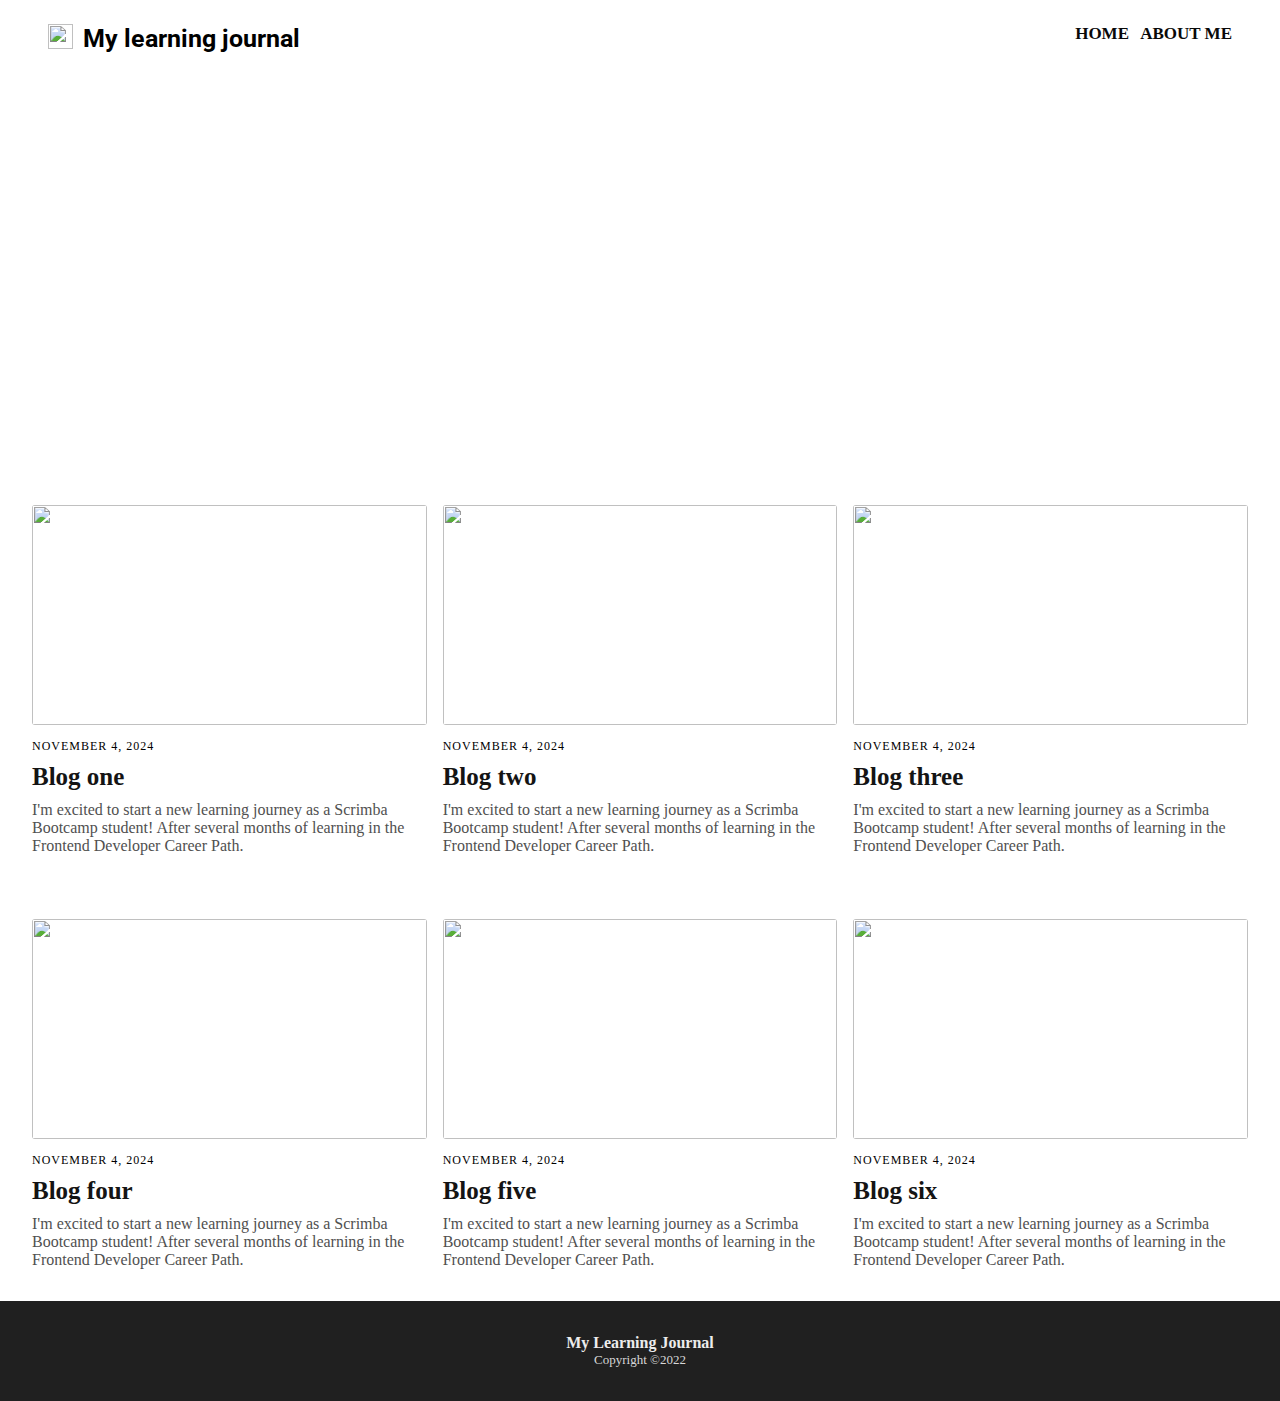
==== index.html @ 413bba0a "Add files via upload" ====
<!DOCTYPE html>
<html lang="en">
<head>
  <meta charset="UTF-8">
  <meta name="viewport" content="width=device-width, initial-scale=1.0">

  <!-- GOOGLE FONT -->
  <link href="https://fonts.googleapis.com/css2?family=Roboto:ital,wght@0,100;0,300;0,400;0,500;0,700;0,900;1,100;1,300;1,400;1,500;1,700;1,900&display=swap" rel="stylesheet">
  <link href="https://fonts.googleapis.com/css2?family=Roboto:ital,wght@0,100;0,300;0,400;0,500;0,700;0,900;1,100;1,300;1,400;1,500;1,700;1,900&family=Source+Sans+3:ital,wght@0,200..900;1,200..900&display=swap" rel="stylesheet">

  <!-- CSS  -->
  <link rel="stylesheet" href="./index.css">
  <title>Learning Journal</title>
</head>
<body>
  <header class="site-header">
      <div class="logo-header">
        <img class="logo" src="./Pictures/journal-logo.png" alt="">
        <h1>My learning journal</h1>
      </div>

      <nav>
        <ul>
          <li><a href="./index.html">HOME</a></li>
          <li><a href="./about-me.html">ABOUT ME</a></li>
        </ul>
      </nav>
  </header>

  
      <a href="./introduction.html" class="article-a">
        <article class="article-container">
            <div class="articles">
              <p class="date">November 4, 2024</p>
              <h2>My new journey as a bootcamp student.</h2>
              <p>After several months of learning in the Frontend Developer Career Path, I've made the big jump over to the Bootcamp to get expert code reviews of my Solo Projects projects and meet like-minded peers.</p>
            </div>
        </article>
      </a>

      <main>
          <section class="section-container">
              <img class="section-img" src="./Pictures/second-mobile-img.png" alt="">
              <p class="date">November 4, 2024</p>

              <h3>Blog one</h3>
              <p>I'm excited to start a new learning journey as a Scrimba Bootcamp student! After several months of learning in the Frontend Developer Career Path.</p>
          </section>

          <section class="section-container">
            <img class="section-img" src="./Pictures/third-mobile-img.png" alt="">
            <p class="date">November 4, 2024</p>

            <h3>Blog two</h3>
            <p>I'm excited to start a new learning journey as a Scrimba Bootcamp student! After several months of learning in the Frontend Developer Career Path.</p>
        </section>

        <section class="section-container">
          <img class="section-img" src="./Pictures/fourth-mobille-img.png" alt="">
          <p class="date">November 4, 2024</p>

          <h3>Blog three</h3>
          <p>I'm excited to start a new learning journey as a Scrimba Bootcamp student! After several months of learning in the Frontend Developer Career Path.</p>
      </section>

      <section class="section-container display">
        <img class="section-img" src="./Pictures/fourth-desktop-img.png" alt="">
        <p class="date">November 4, 2024</p>

        <h3>Blog four</h3>
        <p>I'm excited to start a new learning journey as a Scrimba Bootcamp student! After several months of learning in the Frontend Developer Career Path.</p>
    </section>

    
    <section class="section-container display">
      <img class="section-img" src="./Pictures/fifth-desktop-img.png" alt="">
      <p class="date">November 4, 2024</p>

      <h3>Blog five</h3>
      <p>I'm excited to start a new learning journey as a Scrimba Bootcamp student! After several months of learning in the Frontend Developer Career Path.</p>
  </section>

  
  <section class="section-container display">
    <img class="section-img" src="./Pictures/third-desktop-img.png" alt="">
    <p class="date">November 4, 2024</p>

    <h3>Blog six</h3>
    <p>I'm excited to start a new learning journey as a Scrimba Bootcamp student! After several months of learning in the Frontend Developer Career Path.</p>
</section>

      <section class="section-container more">
        <h3 id="view-more" href="#">View More</h3>
      </section>
    </main>
    <footer>
      <h4>My Learning Journal</h4>
			<p>Copyright ©2022</p>
		</footer>
    <script src="./index.js"></script>
</body>
</html>
---- index.css ----
* {
  margin: 0;
  padding: 0;
  box-sizing: border-box;
}

@font-face {
  font-family: 'Source Sans Pro';
  src: url(./fonts/source-sans-pro.regular.ttf);
}


@font-face {
  font-family: 'Source Sans Pro';
  src: url(./fonts/source-sans-pro.black.ttf);
  font-weight: bold;
}

.site-header, .logo-header {
  display: flex;
}

/* HEADER */

.site-header {
  padding: 1.5em 1rem;
  justify-content: space-between;
}

.logo-header h1 {
  font-family: "Roboto", sans-serif;
  font-weight: 700;
  font-size: 16px;
  margin-left: 5px;
}

.logo {
  width: 23px;
  height: 23px;
}

a {
  text-decoration: none;
  color: #090909;
}

nav ul {
  display: flex;
  gap: 0.7rem;
  list-style: none;
  font-size: 12px;
  font-family: 'Source Sans Pro';
  font-weight: 600;
}

/* MAIN */

.article-container {
  background: url(./Pictures/mobile-main-img.png);
  font-family: 'Source Sans Pro';
  background-size: cover;
  background-repeat: no-repeat;
  background-position: bottom;
  color: #FFFFFF;
  padding: 5rem 1rem 1rem;
}

.article-container .date {
  font-size: 12px;
  font-weight: 400;
  margin-bottom: 10px;
  text-transform: uppercase;
  letter-spacing: 1px;
}

.article-container h2 {
  font-size: 32px;
  font-weight: bold;
  margin-bottom: 10px;
}

.article-container p {
  font-size: 16px;
  font-weight: 400;
}

/* SECTION */

.section-img {
  width: 100%;
  height: 220px;
  object-fit: cover;
  border-radius: 3px;
}

.section-container {
  /* border: 1px solid red; */
  padding: 35px 20px 10px;
  font-family: 'Source Sans Pro';
}

.section-container .date {
  font-size: 12px;
  font-weight: 400;
  text-transform: uppercase;
  margin: 10px 0 9px;
  color: #000000;
  letter-spacing: 1px;
}

.section-container h3 {
  font-size: 25px;
  font-weight: 900;
  color: #141414;
  margin-bottom: 10px;
}

.section-container p {
  font-size: 16px;
  font-weight: 400;
  color: #505050;
}

.more {
  text-align: center;
  padding: 1rem 0 2rem;
}

.more h3 {
  text-decoration: underline;
  font-size: 20px;
  font-weight: 700;
}

.display {
  display: none;
}


/* FOOTER */

footer {
  display: flex;
  flex-direction: column;
  justify-content: center;
  align-items: center;
  font-family: 'Source Sans Pro';
  height: 100px;
  background-color: #202020;
}

footer h4 {
  color: #ECECEC;
  font-size: 16px;
  font-weight: 700;
}

footer p {
  color: #D7D7D7;
  font-size: 13px;
  font-weight: 400;
}

/*  MEDIA QUERIES */

@media(min-width: 640px) {
  main {
    display: grid;
    grid-template-columns: repeat(3, 1fr);
    padding: 0 1.5rem;
    }
 
  .site-header {
    padding: 1.5rem 3rem;
  }
    
  .logo-header h1 {
    font-size: 25px;
    margin-left: 10px;
  }

  .logo {
    width: 25px;
    height: 25px;
  }

    
  nav ul {
    font-size: 17px;
  }
  
  .article-container {
    background-position: center;
    padding: 15rem 2rem 3rem;
    grid-column: span 3;
  }

  .more {
    grid-column: span 3;
  }

  .section-container {
    padding: 2rem 0.5rem;
    margin: 0 auto;
  }


  .display {
    display: block;
  }
  
  .more {
    display: none;
  }
}
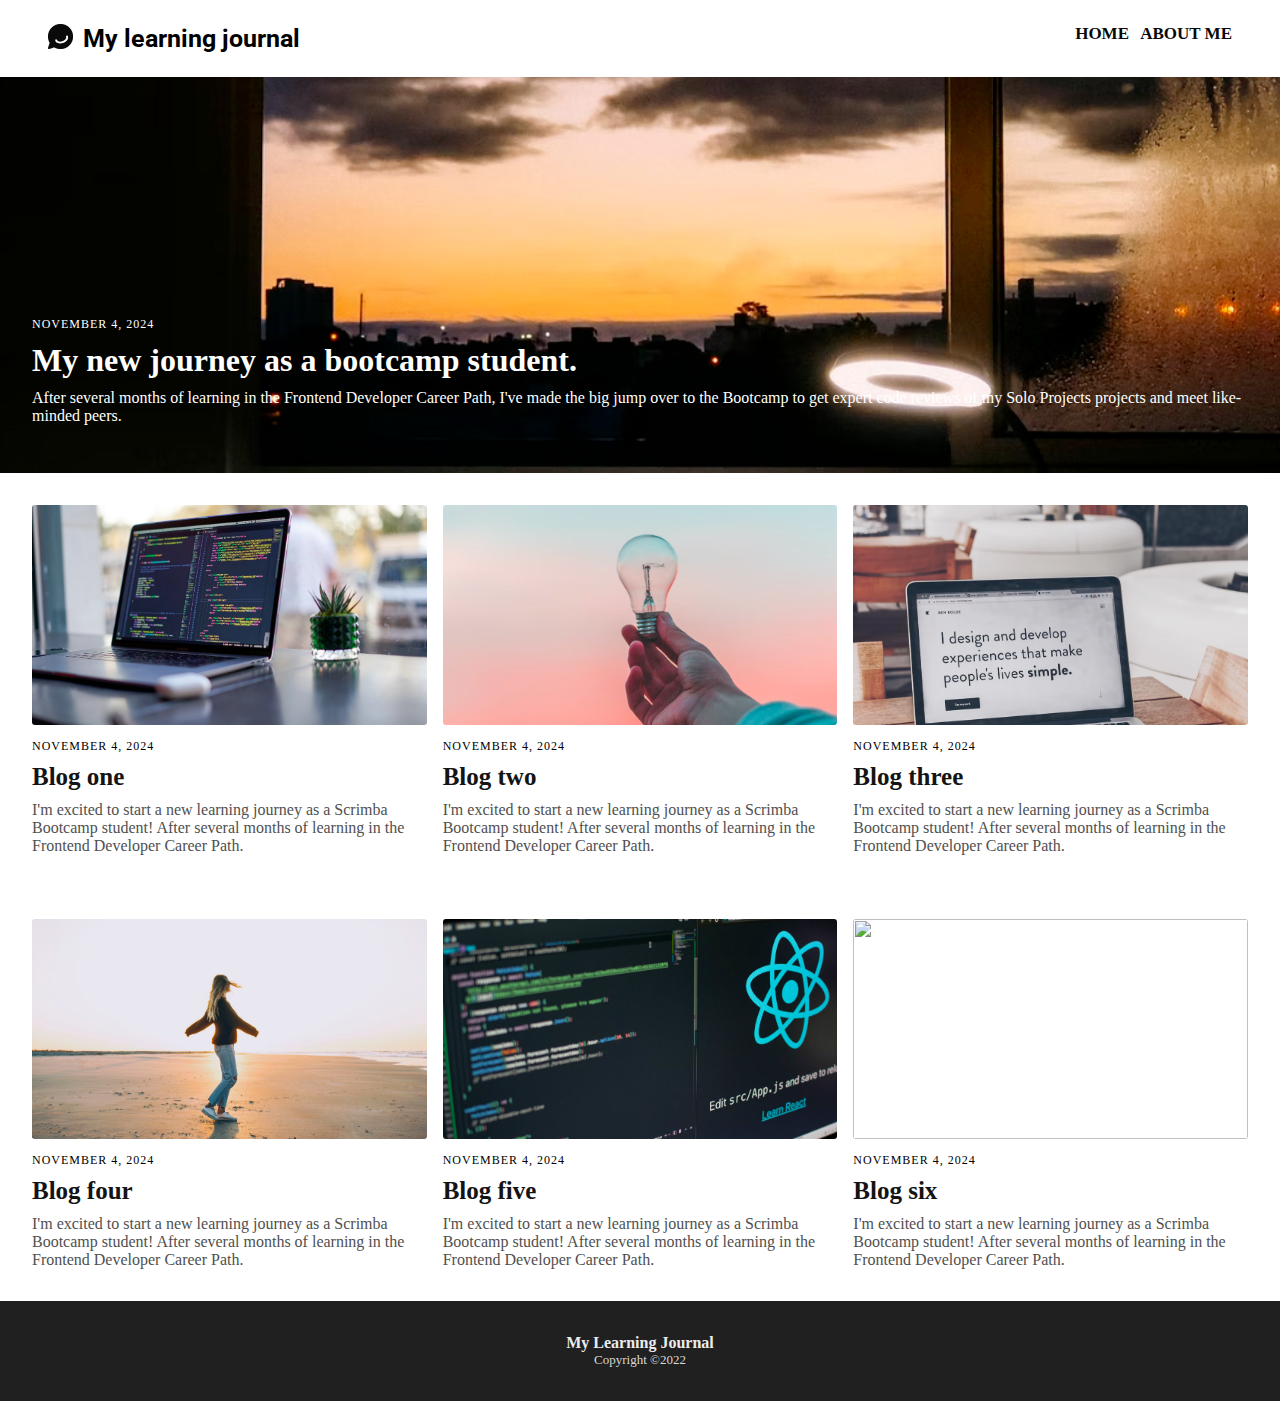
==== commit 5dd8f9f5: "Initial commit" ====
--- a/index.html
+++ b/index.html
@@ -1,102 +1,102 @@
-<!DOCTYPE html>
-<html lang="en">
-<head>
-  <meta charset="UTF-8">
-  <meta name="viewport" content="width=device-width, initial-scale=1.0">
-
-  <!-- GOOGLE FONT -->
-  <link href="https://fonts.googleapis.com/css2?family=Roboto:ital,wght@0,100;0,300;0,400;0,500;0,700;0,900;1,100;1,300;1,400;1,500;1,700;1,900&display=swap" rel="stylesheet">
-  <link href="https://fonts.googleapis.com/css2?family=Roboto:ital,wght@0,100;0,300;0,400;0,500;0,700;0,900;1,100;1,300;1,400;1,500;1,700;1,900&family=Source+Sans+3:ital,wght@0,200..900;1,200..900&display=swap" rel="stylesheet">
-
-  <!-- CSS  -->
-  <link rel="stylesheet" href="./index.css">
-  <title>Learning Journal</title>
-</head>
-<body>
-  <header class="site-header">
-      <div class="logo-header">
-        <img class="logo" src="./Pictures/journal-logo.png" alt="">
-        <h1>My learning journal</h1>
-      </div>
-
-      <nav>
-        <ul>
-          <li><a href="./index.html">HOME</a></li>
-          <li><a href="./about-me.html">ABOUT ME</a></li>
-        </ul>
-      </nav>
-  </header>
-
-  
-      <a href="./introduction.html" class="article-a">
-        <article class="article-container">
-            <div class="articles">
-              <p class="date">November 4, 2024</p>
-              <h2>My new journey as a bootcamp student.</h2>
-              <p>After several months of learning in the Frontend Developer Career Path, I've made the big jump over to the Bootcamp to get expert code reviews of my Solo Projects projects and meet like-minded peers.</p>
-            </div>
-        </article>
-      </a>
-
-      <main>
-          <section class="section-container">
-              <img class="section-img" src="./Pictures/second-mobile-img.png" alt="">
-              <p class="date">November 4, 2024</p>
-
-              <h3>Blog one</h3>
-              <p>I'm excited to start a new learning journey as a Scrimba Bootcamp student! After several months of learning in the Frontend Developer Career Path.</p>
-          </section>
-
-          <section class="section-container">
-            <img class="section-img" src="./Pictures/third-mobile-img.png" alt="">
-            <p class="date">November 4, 2024</p>
-
-            <h3>Blog two</h3>
-            <p>I'm excited to start a new learning journey as a Scrimba Bootcamp student! After several months of learning in the Frontend Developer Career Path.</p>
-        </section>
-
-        <section class="section-container">
-          <img class="section-img" src="./Pictures/fourth-mobille-img.png" alt="">
-          <p class="date">November 4, 2024</p>
-
-          <h3>Blog three</h3>
-          <p>I'm excited to start a new learning journey as a Scrimba Bootcamp student! After several months of learning in the Frontend Developer Career Path.</p>
-      </section>
-
-      <section class="section-container display">
-        <img class="section-img" src="./Pictures/fourth-desktop-img.png" alt="">
-        <p class="date">November 4, 2024</p>
-
-        <h3>Blog four</h3>
-        <p>I'm excited to start a new learning journey as a Scrimba Bootcamp student! After several months of learning in the Frontend Developer Career Path.</p>
-    </section>
-
-    
-    <section class="section-container display">
-      <img class="section-img" src="./Pictures/fifth-desktop-img.png" alt="">
-      <p class="date">November 4, 2024</p>
-
-      <h3>Blog five</h3>
-      <p>I'm excited to start a new learning journey as a Scrimba Bootcamp student! After several months of learning in the Frontend Developer Career Path.</p>
-  </section>
-
-  
-  <section class="section-container display">
-    <img class="section-img" src="./Pictures/third-desktop-img.png" alt="">
-    <p class="date">November 4, 2024</p>
-
-    <h3>Blog six</h3>
-    <p>I'm excited to start a new learning journey as a Scrimba Bootcamp student! After several months of learning in the Frontend Developer Career Path.</p>
-</section>
-
-      <section class="section-container more">
-        <h3 id="view-more" href="#">View More</h3>
-      </section>
-    </main>
-    <footer>
-      <h4>My Learning Journal</h4>
-			<p>Copyright ©2022</p>
-		</footer>
-    <script src="./index.js"></script>
-</body>
+<!DOCTYPE html>
+<html lang="en">
+<head>
+  <meta charset="UTF-8">
+  <meta name="viewport" content="width=device-width, initial-scale=1.0">
+
+  <!-- GOOGLE FONT -->
+  <link href="https://fonts.googleapis.com/css2?family=Roboto:ital,wght@0,100;0,300;0,400;0,500;0,700;0,900;1,100;1,300;1,400;1,500;1,700;1,900&display=swap" rel="stylesheet">
+  <link href="https://fonts.googleapis.com/css2?family=Roboto:ital,wght@0,100;0,300;0,400;0,500;0,700;0,900;1,100;1,300;1,400;1,500;1,700;1,900&family=Source+Sans+3:ital,wght@0,200..900;1,200..900&display=swap" rel="stylesheet">
+
+  <!-- CSS  -->
+  <link rel="stylesheet" href="./index.css">
+  <title>Learning Journal</title>
+</head>
+<body>
+  <header class="site-header">
+      <div class="logo-header">
+        <img class="logo" src="./Pictures/journal-logo.png" alt="">
+        <h1>My learning journal</h1>
+      </div>
+
+      <nav>
+        <ul>
+          <li><a href="./index.html">HOME</a></li>
+          <li><a href="./about-me.html">ABOUT ME</a></li>
+        </ul>
+      </nav>
+  </header>
+
+  
+      <a href="./introduction.html" class="article-a">
+        <article class="article-container">
+            <div class="articles">
+              <p class="date">November 4, 2024</p>
+              <h2>My new journey as a bootcamp student.</h2>
+              <p>After several months of learning in the Frontend Developer Career Path, I've made the big jump over to the Bootcamp to get expert code reviews of my Solo Projects projects and meet like-minded peers.</p>
+            </div>
+        </article>
+      </a>
+
+      <main>
+          <section class="section-container">
+              <img class="section-img" src="./Pictures/second-mobile-img.png" alt="">
+              <p class="date">November 4, 2024</p>
+
+              <h3>Blog one</h3>
+              <p>I'm excited to start a new learning journey as a Scrimba Bootcamp student! After several months of learning in the Frontend Developer Career Path.</p>
+          </section>
+
+          <section class="section-container">
+            <img class="section-img" src="./Pictures/third-mobile-img.png" alt="">
+            <p class="date">November 4, 2024</p>
+
+            <h3>Blog two</h3>
+            <p>I'm excited to start a new learning journey as a Scrimba Bootcamp student! After several months of learning in the Frontend Developer Career Path.</p>
+        </section>
+
+        <section class="section-container">
+          <img class="section-img" src="./Pictures/fourth-mobille-img.png" alt="">
+          <p class="date">November 4, 2024</p>
+
+          <h3>Blog three</h3>
+          <p>I'm excited to start a new learning journey as a Scrimba Bootcamp student! After several months of learning in the Frontend Developer Career Path.</p>
+      </section>
+
+      <section class="section-container display">
+        <img class="section-img" src="./Pictures/fourth-desktop-img.png" alt="">
+        <p class="date">November 4, 2024</p>
+
+        <h3>Blog four</h3>
+        <p>I'm excited to start a new learning journey as a Scrimba Bootcamp student! After several months of learning in the Frontend Developer Career Path.</p>
+    </section>
+
+    
+    <section class="section-container display">
+      <img class="section-img" src="./Pictures/fifth-desktop-img.png" alt="">
+      <p class="date">November 4, 2024</p>
+
+      <h3>Blog five</h3>
+      <p>I'm excited to start a new learning journey as a Scrimba Bootcamp student! After several months of learning in the Frontend Developer Career Path.</p>
+  </section>
+
+  
+  <section class="section-container display">
+    <img class="section-img" src="./Pictures/third-desktop-img.png" alt="">
+    <p class="date">November 4, 2024</p>
+
+    <h3>Blog six</h3>
+    <p>I'm excited to start a new learning journey as a Scrimba Bootcamp student! After several months of learning in the Frontend Developer Career Path.</p>
+</section>
+
+      <section class="section-container more">
+        <h3 id="view-more" href="#">View More</h3>
+      </section>
+    </main>
+    <footer>
+      <h4>My Learning Journal</h4>
+			<p>Copyright ©2022</p>
+		</footer>
+    <script src="./index.js"></script>
+</body>
 </html>--- a/index.css
+++ b/index.css
@@ -1,215 +1,215 @@
-* {
-  margin: 0;
-  padding: 0;
-  box-sizing: border-box;
-}
-
-@font-face {
-  font-family: 'Source Sans Pro';
-  src: url(./fonts/source-sans-pro.regular.ttf);
-}
-
-
-@font-face {
-  font-family: 'Source Sans Pro';
-  src: url(./fonts/source-sans-pro.black.ttf);
-  font-weight: bold;
-}
-
-.site-header, .logo-header {
-  display: flex;
-}
-
-/* HEADER */
-
-.site-header {
-  padding: 1.5em 1rem;
-  justify-content: space-between;
-}
-
-.logo-header h1 {
-  font-family: "Roboto", sans-serif;
-  font-weight: 700;
-  font-size: 16px;
-  margin-left: 5px;
-}
-
-.logo {
-  width: 23px;
-  height: 23px;
-}
-
-a {
-  text-decoration: none;
-  color: #090909;
-}
-
-nav ul {
-  display: flex;
-  gap: 0.7rem;
-  list-style: none;
-  font-size: 12px;
-  font-family: 'Source Sans Pro';
-  font-weight: 600;
-}
-
-/* MAIN */
-
-.article-container {
-  background: url(./Pictures/mobile-main-img.png);
-  font-family: 'Source Sans Pro';
-  background-size: cover;
-  background-repeat: no-repeat;
-  background-position: bottom;
-  color: #FFFFFF;
-  padding: 5rem 1rem 1rem;
-}
-
-.article-container .date {
-  font-size: 12px;
-  font-weight: 400;
-  margin-bottom: 10px;
-  text-transform: uppercase;
-  letter-spacing: 1px;
-}
-
-.article-container h2 {
-  font-size: 32px;
-  font-weight: bold;
-  margin-bottom: 10px;
-}
-
-.article-container p {
-  font-size: 16px;
-  font-weight: 400;
-}
-
-/* SECTION */
-
-.section-img {
-  width: 100%;
-  height: 220px;
-  object-fit: cover;
-  border-radius: 3px;
-}
-
-.section-container {
-  /* border: 1px solid red; */
-  padding: 35px 20px 10px;
-  font-family: 'Source Sans Pro';
-}
-
-.section-container .date {
-  font-size: 12px;
-  font-weight: 400;
-  text-transform: uppercase;
-  margin: 10px 0 9px;
-  color: #000000;
-  letter-spacing: 1px;
-}
-
-.section-container h3 {
-  font-size: 25px;
-  font-weight: 900;
-  color: #141414;
-  margin-bottom: 10px;
-}
-
-.section-container p {
-  font-size: 16px;
-  font-weight: 400;
-  color: #505050;
-}
-
-.more {
-  text-align: center;
-  padding: 1rem 0 2rem;
-}
-
-.more h3 {
-  text-decoration: underline;
-  font-size: 20px;
-  font-weight: 700;
-}
-
-.display {
-  display: none;
-}
-
-
-/* FOOTER */
-
-footer {
-  display: flex;
-  flex-direction: column;
-  justify-content: center;
-  align-items: center;
-  font-family: 'Source Sans Pro';
-  height: 100px;
-  background-color: #202020;
-}
-
-footer h4 {
-  color: #ECECEC;
-  font-size: 16px;
-  font-weight: 700;
-}
-
-footer p {
-  color: #D7D7D7;
-  font-size: 13px;
-  font-weight: 400;
-}
-
-/*  MEDIA QUERIES */
-
-@media(min-width: 640px) {
-  main {
-    display: grid;
-    grid-template-columns: repeat(3, 1fr);
-    padding: 0 1.5rem;
-    }
- 
-  .site-header {
-    padding: 1.5rem 3rem;
-  }
-    
-  .logo-header h1 {
-    font-size: 25px;
-    margin-left: 10px;
-  }
-
-  .logo {
-    width: 25px;
-    height: 25px;
-  }
-
-    
-  nav ul {
-    font-size: 17px;
-  }
-  
-  .article-container {
-    background-position: center;
-    padding: 15rem 2rem 3rem;
-    grid-column: span 3;
-  }
-
-  .more {
-    grid-column: span 3;
-  }
-
-  .section-container {
-    padding: 2rem 0.5rem;
-    margin: 0 auto;
-  }
-
-
-  .display {
-    display: block;
-  }
-  
-  .more {
-    display: none;
-  }
-}
+* {
+  margin: 0;
+  padding: 0;
+  box-sizing: border-box;
+}
+
+@font-face {
+  font-family: 'Source Sans Pro';
+  src: url(./fonts/source-sans-pro.regular.ttf);
+}
+
+
+@font-face {
+  font-family: 'Source Sans Pro';
+  src: url(./fonts/source-sans-pro.black.ttf);
+  font-weight: bold;
+}
+
+.site-header, .logo-header {
+  display: flex;
+}
+
+/* HEADER */
+
+.site-header {
+  padding: 1.5em 1rem;
+  justify-content: space-between;
+}
+
+.logo-header h1 {
+  font-family: "Roboto", sans-serif;
+  font-weight: 700;
+  font-size: 16px;
+  margin-left: 5px;
+}
+
+.logo {
+  width: 23px;
+  height: 23px;
+}
+
+a {
+  text-decoration: none;
+  color: #090909;
+}
+
+nav ul {
+  display: flex;
+  gap: 0.7rem;
+  list-style: none;
+  font-size: 12px;
+  font-family: 'Source Sans Pro';
+  font-weight: 600;
+}
+
+/* MAIN */
+
+.article-container {
+  background: url(./Pictures/mobile-main-img.png);
+  font-family: 'Source Sans Pro';
+  background-size: cover;
+  background-repeat: no-repeat;
+  background-position: bottom;
+  color: #FFFFFF;
+  padding: 5rem 1rem 1rem;
+}
+
+.article-container .date {
+  font-size: 12px;
+  font-weight: 400;
+  margin-bottom: 10px;
+  text-transform: uppercase;
+  letter-spacing: 1px;
+}
+
+.article-container h2 {
+  font-size: 32px;
+  font-weight: bold;
+  margin-bottom: 10px;
+}
+
+.article-container p {
+  font-size: 16px;
+  font-weight: 400;
+}
+
+/* SECTION */
+
+.section-img {
+  width: 100%;
+  height: 220px;
+  object-fit: cover;
+  border-radius: 3px;
+}
+
+.section-container {
+  /* border: 1px solid red; */
+  padding: 35px 20px 10px;
+  font-family: 'Source Sans Pro';
+}
+
+.section-container .date {
+  font-size: 12px;
+  font-weight: 400;
+  text-transform: uppercase;
+  margin: 10px 0 9px;
+  color: #000000;
+  letter-spacing: 1px;
+}
+
+.section-container h3 {
+  font-size: 25px;
+  font-weight: 900;
+  color: #141414;
+  margin-bottom: 10px;
+}
+
+.section-container p {
+  font-size: 16px;
+  font-weight: 400;
+  color: #505050;
+}
+
+.more {
+  text-align: center;
+  padding: 1rem 0 2rem;
+}
+
+.more h3 {
+  text-decoration: underline;
+  font-size: 20px;
+  font-weight: 700;
+}
+
+.display {
+  display: none;
+}
+
+
+/* FOOTER */
+
+footer {
+  display: flex;
+  flex-direction: column;
+  justify-content: center;
+  align-items: center;
+  font-family: 'Source Sans Pro';
+  height: 100px;
+  background-color: #202020;
+}
+
+footer h4 {
+  color: #ECECEC;
+  font-size: 16px;
+  font-weight: 700;
+}
+
+footer p {
+  color: #D7D7D7;
+  font-size: 13px;
+  font-weight: 400;
+}
+
+/*  MEDIA QUERIES */
+
+@media(min-width: 640px) {
+  main {
+    display: grid;
+    grid-template-columns: repeat(3, 1fr);
+    padding: 0 1.5rem;
+    }
+ 
+  .site-header {
+    padding: 1.5rem 3rem;
+  }
+    
+  .logo-header h1 {
+    font-size: 25px;
+    margin-left: 10px;
+  }
+
+  .logo {
+    width: 25px;
+    height: 25px;
+  }
+
+    
+  nav ul {
+    font-size: 17px;
+  }
+  
+  .article-container {
+    background-position: center;
+    padding: 15rem 2rem 3rem;
+    grid-column: span 3;
+  }
+
+  .more {
+    grid-column: span 3;
+  }
+
+  .section-container {
+    padding: 2rem 0.5rem;
+    margin: 0 auto;
+  }
+
+
+  .display {
+    display: block;
+  }
+  
+  .more {
+    display: none;
+  }
+}
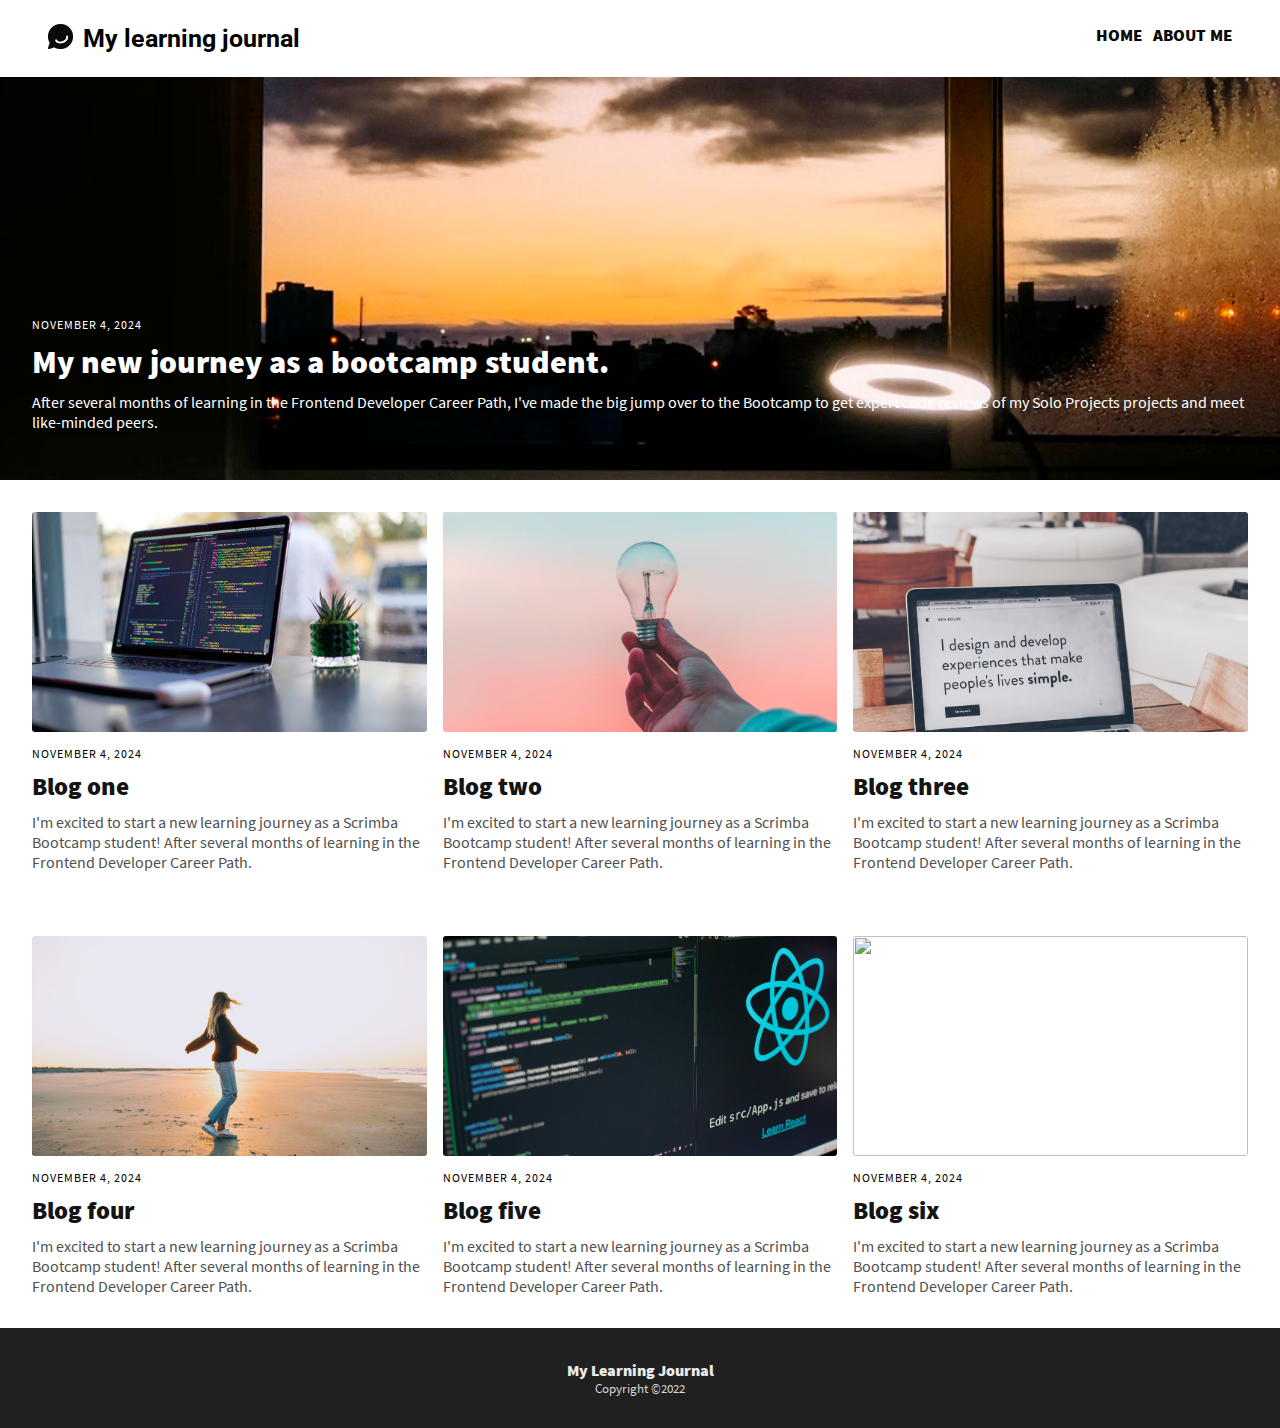
==== commit cee76707: "Update index.html" ====
--- a/index.html
+++ b/index.html
@@ -1,102 +1,102 @@
-<!DOCTYPE html>
-<html lang="en">
-<head>
-  <meta charset="UTF-8">
-  <meta name="viewport" content="width=device-width, initial-scale=1.0">
-
-  <!-- GOOGLE FONT -->
-  <link href="https://fonts.googleapis.com/css2?family=Roboto:ital,wght@0,100;0,300;0,400;0,500;0,700;0,900;1,100;1,300;1,400;1,500;1,700;1,900&display=swap" rel="stylesheet">
-  <link href="https://fonts.googleapis.com/css2?family=Roboto:ital,wght@0,100;0,300;0,400;0,500;0,700;0,900;1,100;1,300;1,400;1,500;1,700;1,900&family=Source+Sans+3:ital,wght@0,200..900;1,200..900&display=swap" rel="stylesheet">
-
-  <!-- CSS  -->
-  <link rel="stylesheet" href="./index.css">
-  <title>Learning Journal</title>
-</head>
-<body>
-  <header class="site-header">
-      <div class="logo-header">
-        <img class="logo" src="./Pictures/journal-logo.png" alt="">
-        <h1>My learning journal</h1>
-      </div>
-
-      <nav>
-        <ul>
-          <li><a href="./index.html">HOME</a></li>
-          <li><a href="./about-me.html">ABOUT ME</a></li>
-        </ul>
-      </nav>
-  </header>
-
-  
-      <a href="./introduction.html" class="article-a">
-        <article class="article-container">
-            <div class="articles">
-              <p class="date">November 4, 2024</p>
-              <h2>My new journey as a bootcamp student.</h2>
-              <p>After several months of learning in the Frontend Developer Career Path, I've made the big jump over to the Bootcamp to get expert code reviews of my Solo Projects projects and meet like-minded peers.</p>
-            </div>
-        </article>
-      </a>
-
-      <main>
-          <section class="section-container">
-              <img class="section-img" src="./Pictures/second-mobile-img.png" alt="">
-              <p class="date">November 4, 2024</p>
-
-              <h3>Blog one</h3>
-              <p>I'm excited to start a new learning journey as a Scrimba Bootcamp student! After several months of learning in the Frontend Developer Career Path.</p>
-          </section>
-
-          <section class="section-container">
-            <img class="section-img" src="./Pictures/third-mobile-img.png" alt="">
-            <p class="date">November 4, 2024</p>
-
-            <h3>Blog two</h3>
-            <p>I'm excited to start a new learning journey as a Scrimba Bootcamp student! After several months of learning in the Frontend Developer Career Path.</p>
-        </section>
-
-        <section class="section-container">
-          <img class="section-img" src="./Pictures/fourth-mobille-img.png" alt="">
-          <p class="date">November 4, 2024</p>
-
-          <h3>Blog three</h3>
-          <p>I'm excited to start a new learning journey as a Scrimba Bootcamp student! After several months of learning in the Frontend Developer Career Path.</p>
-      </section>
-
-      <section class="section-container display">
-        <img class="section-img" src="./Pictures/fourth-desktop-img.png" alt="">
-        <p class="date">November 4, 2024</p>
-
-        <h3>Blog four</h3>
-        <p>I'm excited to start a new learning journey as a Scrimba Bootcamp student! After several months of learning in the Frontend Developer Career Path.</p>
-    </section>
-
-    
-    <section class="section-container display">
-      <img class="section-img" src="./Pictures/fifth-desktop-img.png" alt="">
-      <p class="date">November 4, 2024</p>
-
-      <h3>Blog five</h3>
-      <p>I'm excited to start a new learning journey as a Scrimba Bootcamp student! After several months of learning in the Frontend Developer Career Path.</p>
-  </section>
-
-  
-  <section class="section-container display">
-    <img class="section-img" src="./Pictures/third-desktop-img.png" alt="">
-    <p class="date">November 4, 2024</p>
-
-    <h3>Blog six</h3>
-    <p>I'm excited to start a new learning journey as a Scrimba Bootcamp student! After several months of learning in the Frontend Developer Career Path.</p>
-</section>
-
-      <section class="section-container more">
-        <h3 id="view-more" href="#">View More</h3>
-      </section>
-    </main>
-    <footer>
-      <h4>My Learning Journal</h4>
-			<p>Copyright ©2022</p>
-		</footer>
-    <script src="./index.js"></script>
-</body>
-</html>+<!DOCTYPE html>
+<html lang="en">
+<head>
+  <meta charset="UTF-8">
+  <meta name="viewport" content="width=device-width, initial-scale=1.0">
+
+  <!-- GOOGLE FONT -->
+  <link href="https://fonts.googleapis.com/css2?family=Roboto:ital,wght@0,100;0,300;0,400;0,500;0,700;0,900;1,100;1,300;1,400;1,500;1,700;1,900&display=swap" rel="stylesheet">
+  <link href="https://fonts.googleapis.com/css2?family=Roboto:ital,wght@0,100;0,300;0,400;0,500;0,700;0,900;1,100;1,300;1,400;1,500;1,700;1,900&family=Source+Sans+3:ital,wght@0,200..900;1,200..900&display=swap" rel="stylesheet">
+
+  <!-- CSS  -->
+  <link rel="stylesheet" href="./index.css">
+  <title>Learning Journal</title>
+</head>
+<body>
+  <header class="site-header">
+      <div class="logo-header">
+        <img class="logo" src="./journal-logo.png" alt="">
+        <h1>My learning journal</h1>
+      </div>
+
+      <nav>
+        <ul>
+          <li><a href="./index.html">HOME</a></li>
+          <li><a href="./about-me.html">ABOUT ME</a></li>
+        </ul>
+      </nav>
+  </header>
+
+  
+      <a href="./introduction.html" class="article-a">
+        <article class="article-container">
+            <div class="articles">
+              <p class="date">November 4, 2024</p>
+              <h2>My new journey as a bootcamp student.</h2>
+              <p>After several months of learning in the Frontend Developer Career Path, I've made the big jump over to the Bootcamp to get expert code reviews of my Solo Projects projects and meet like-minded peers.</p>
+            </div>
+        </article>
+      </a>
+
+      <main>
+          <section class="section-container">
+              <img class="section-img" src="./second-mobile-img.png" alt="">
+              <p class="date">November 4, 2024</p>
+
+              <h3>Blog one</h3>
+              <p>I'm excited to start a new learning journey as a Scrimba Bootcamp student! After several months of learning in the Frontend Developer Career Path.</p>
+          </section>
+
+          <section class="section-container">
+            <img class="section-img" src="./third-mobile-img.png" alt="">
+            <p class="date">November 4, 2024</p>
+
+            <h3>Blog two</h3>
+            <p>I'm excited to start a new learning journey as a Scrimba Bootcamp student! After several months of learning in the Frontend Developer Career Path.</p>
+        </section>
+
+        <section class="section-container">
+          <img class="section-img" src="./fourth-mobille-img.png" alt="">
+          <p class="date">November 4, 2024</p>
+
+          <h3>Blog three</h3>
+          <p>I'm excited to start a new learning journey as a Scrimba Bootcamp student! After several months of learning in the Frontend Developer Career Path.</p>
+      </section>
+
+      <section class="section-container display">
+        <img class="section-img" src="./fourth-desktop-img.png" alt="">
+        <p class="date">November 4, 2024</p>
+
+        <h3>Blog four</h3>
+        <p>I'm excited to start a new learning journey as a Scrimba Bootcamp student! After several months of learning in the Frontend Developer Career Path.</p>
+    </section>
+
+    
+    <section class="section-container display">
+      <img class="section-img" src="./fifth-desktop-img.png" alt="">
+      <p class="date">November 4, 2024</p>
+
+      <h3>Blog five</h3>
+      <p>I'm excited to start a new learning journey as a Scrimba Bootcamp student! After several months of learning in the Frontend Developer Career Path.</p>
+  </section>
+
+  
+  <section class="section-container display">
+    <img class="section-img" src="./third-desktop-img.png" alt="">
+    <p class="date">November 4, 2024</p>
+
+    <h3>Blog six</h3>
+    <p>I'm excited to start a new learning journey as a Scrimba Bootcamp student! After several months of learning in the Frontend Developer Career Path.</p>
+</section>
+
+      <section class="section-container more">
+        <h3 id="view-more" href="#">View More</h3>
+      </section>
+    </main>
+    <footer>
+      <h4>My Learning Journal</h4>
+			<p>Copyright ©2022</p>
+		</footer>
+    <script src="./index.js"></script>
+</body>
+</html>
--- a/index.css
+++ b/index.css
@@ -1,215 +1,215 @@
-* {
-  margin: 0;
-  padding: 0;
-  box-sizing: border-box;
-}
-
-@font-face {
-  font-family: 'Source Sans Pro';
-  src: url(./fonts/source-sans-pro.regular.ttf);
-}
-
-
-@font-face {
-  font-family: 'Source Sans Pro';
-  src: url(./fonts/source-sans-pro.black.ttf);
-  font-weight: bold;
-}
-
-.site-header, .logo-header {
-  display: flex;
-}
-
-/* HEADER */
-
-.site-header {
-  padding: 1.5em 1rem;
-  justify-content: space-between;
-}
-
-.logo-header h1 {
-  font-family: "Roboto", sans-serif;
-  font-weight: 700;
-  font-size: 16px;
-  margin-left: 5px;
-}
-
-.logo {
-  width: 23px;
-  height: 23px;
-}
-
-a {
-  text-decoration: none;
-  color: #090909;
-}
-
-nav ul {
-  display: flex;
-  gap: 0.7rem;
-  list-style: none;
-  font-size: 12px;
-  font-family: 'Source Sans Pro';
-  font-weight: 600;
-}
-
-/* MAIN */
-
-.article-container {
-  background: url(./Pictures/mobile-main-img.png);
-  font-family: 'Source Sans Pro';
-  background-size: cover;
-  background-repeat: no-repeat;
-  background-position: bottom;
-  color: #FFFFFF;
-  padding: 5rem 1rem 1rem;
-}
-
-.article-container .date {
-  font-size: 12px;
-  font-weight: 400;
-  margin-bottom: 10px;
-  text-transform: uppercase;
-  letter-spacing: 1px;
-}
-
-.article-container h2 {
-  font-size: 32px;
-  font-weight: bold;
-  margin-bottom: 10px;
-}
-
-.article-container p {
-  font-size: 16px;
-  font-weight: 400;
-}
-
-/* SECTION */
-
-.section-img {
-  width: 100%;
-  height: 220px;
-  object-fit: cover;
-  border-radius: 3px;
-}
-
-.section-container {
-  /* border: 1px solid red; */
-  padding: 35px 20px 10px;
-  font-family: 'Source Sans Pro';
-}
-
-.section-container .date {
-  font-size: 12px;
-  font-weight: 400;
-  text-transform: uppercase;
-  margin: 10px 0 9px;
-  color: #000000;
-  letter-spacing: 1px;
-}
-
-.section-container h3 {
-  font-size: 25px;
-  font-weight: 900;
-  color: #141414;
-  margin-bottom: 10px;
-}
-
-.section-container p {
-  font-size: 16px;
-  font-weight: 400;
-  color: #505050;
-}
-
-.more {
-  text-align: center;
-  padding: 1rem 0 2rem;
-}
-
-.more h3 {
-  text-decoration: underline;
-  font-size: 20px;
-  font-weight: 700;
-}
-
-.display {
-  display: none;
-}
-
-
-/* FOOTER */
-
-footer {
-  display: flex;
-  flex-direction: column;
-  justify-content: center;
-  align-items: center;
-  font-family: 'Source Sans Pro';
-  height: 100px;
-  background-color: #202020;
-}
-
-footer h4 {
-  color: #ECECEC;
-  font-size: 16px;
-  font-weight: 700;
-}
-
-footer p {
-  color: #D7D7D7;
-  font-size: 13px;
-  font-weight: 400;
-}
-
-/*  MEDIA QUERIES */
-
-@media(min-width: 640px) {
-  main {
-    display: grid;
-    grid-template-columns: repeat(3, 1fr);
-    padding: 0 1.5rem;
-    }
- 
-  .site-header {
-    padding: 1.5rem 3rem;
-  }
-    
-  .logo-header h1 {
-    font-size: 25px;
-    margin-left: 10px;
-  }
-
-  .logo {
-    width: 25px;
-    height: 25px;
-  }
-
-    
-  nav ul {
-    font-size: 17px;
-  }
-  
-  .article-container {
-    background-position: center;
-    padding: 15rem 2rem 3rem;
-    grid-column: span 3;
-  }
-
-  .more {
-    grid-column: span 3;
-  }
-
-  .section-container {
-    padding: 2rem 0.5rem;
-    margin: 0 auto;
-  }
-
-
-  .display {
-    display: block;
-  }
-  
-  .more {
-    display: none;
-  }
-}
+* {
+  margin: 0;
+  padding: 0;
+  box-sizing: border-box;
+}
+
+@font-face {
+  font-family: 'Source Sans Pro';
+  src: url(./source-sans-pro.regular.ttf);
+}
+
+
+@font-face {
+  font-family: 'Source Sans Pro';
+  src: url(./source-sans-pro.black.ttf);
+  font-weight: bold;
+}
+
+.site-header, .logo-header {
+  display: flex;
+}
+
+/* HEADER */
+
+.site-header {
+  padding: 1.5em 1rem;
+  justify-content: space-between;
+}
+
+.logo-header h1 {
+  font-family: "Roboto", sans-serif;
+  font-weight: 700;
+  font-size: 16px;
+  margin-left: 5px;
+}
+
+.logo {
+  width: 23px;
+  height: 23px;
+}
+
+a {
+  text-decoration: none;
+  color: #090909;
+}
+
+nav ul {
+  display: flex;
+  gap: 0.7rem;
+  list-style: none;
+  font-size: 12px;
+  font-family: 'Source Sans Pro';
+  font-weight: 600;
+}
+
+/* MAIN */
+
+.article-container {
+  background: url(./mobile-main-img.png);
+  font-family: 'Source Sans Pro';
+  background-size: cover;
+  background-repeat: no-repeat;
+  background-position: bottom;
+  color: #FFFFFF;
+  padding: 5rem 1rem 1rem;
+}
+
+.article-container .date {
+  font-size: 12px;
+  font-weight: 400;
+  margin-bottom: 10px;
+  text-transform: uppercase;
+  letter-spacing: 1px;
+}
+
+.article-container h2 {
+  font-size: 32px;
+  font-weight: bold;
+  margin-bottom: 10px;
+}
+
+.article-container p {
+  font-size: 16px;
+  font-weight: 400;
+}
+
+/* SECTION */
+
+.section-img {
+  width: 100%;
+  height: 220px;
+  object-fit: cover;
+  border-radius: 3px;
+}
+
+.section-container {
+  /* border: 1px solid red; */
+  padding: 35px 20px 10px;
+  font-family: 'Source Sans Pro';
+}
+
+.section-container .date {
+  font-size: 12px;
+  font-weight: 400;
+  text-transform: uppercase;
+  margin: 10px 0 9px;
+  color: #000000;
+  letter-spacing: 1px;
+}
+
+.section-container h3 {
+  font-size: 25px;
+  font-weight: 900;
+  color: #141414;
+  margin-bottom: 10px;
+}
+
+.section-container p {
+  font-size: 16px;
+  font-weight: 400;
+  color: #505050;
+}
+
+.more {
+  text-align: center;
+  padding: 1rem 0 2rem;
+}
+
+.more h3 {
+  text-decoration: underline;
+  font-size: 20px;
+  font-weight: 700;
+}
+
+.display {
+  display: none;
+}
+
+
+/* FOOTER */
+
+footer {
+  display: flex;
+  flex-direction: column;
+  justify-content: center;
+  align-items: center;
+  font-family: 'Source Sans Pro';
+  height: 100px;
+  background-color: #202020;
+}
+
+footer h4 {
+  color: #ECECEC;
+  font-size: 16px;
+  font-weight: 700;
+}
+
+footer p {
+  color: #D7D7D7;
+  font-size: 13px;
+  font-weight: 400;
+}
+
+/*  MEDIA QUERIES */
+
+@media(min-width: 640px) {
+  main {
+    display: grid;
+    grid-template-columns: repeat(3, 1fr);
+    padding: 0 1.5rem;
+    }
+ 
+  .site-header {
+    padding: 1.5rem 3rem;
+  }
+    
+  .logo-header h1 {
+    font-size: 25px;
+    margin-left: 10px;
+  }
+
+  .logo {
+    width: 25px;
+    height: 25px;
+  }
+
+    
+  nav ul {
+    font-size: 17px;
+  }
+  
+  .article-container {
+    background-position: center;
+    padding: 15rem 2rem 3rem;
+    grid-column: span 3;
+  }
+
+  .more {
+    grid-column: span 3;
+  }
+
+  .section-container {
+    padding: 2rem 0.5rem;
+    margin: 0 auto;
+  }
+
+
+  .display {
+    display: block;
+  }
+  
+  .more {
+    display: none;
+  }
+}
